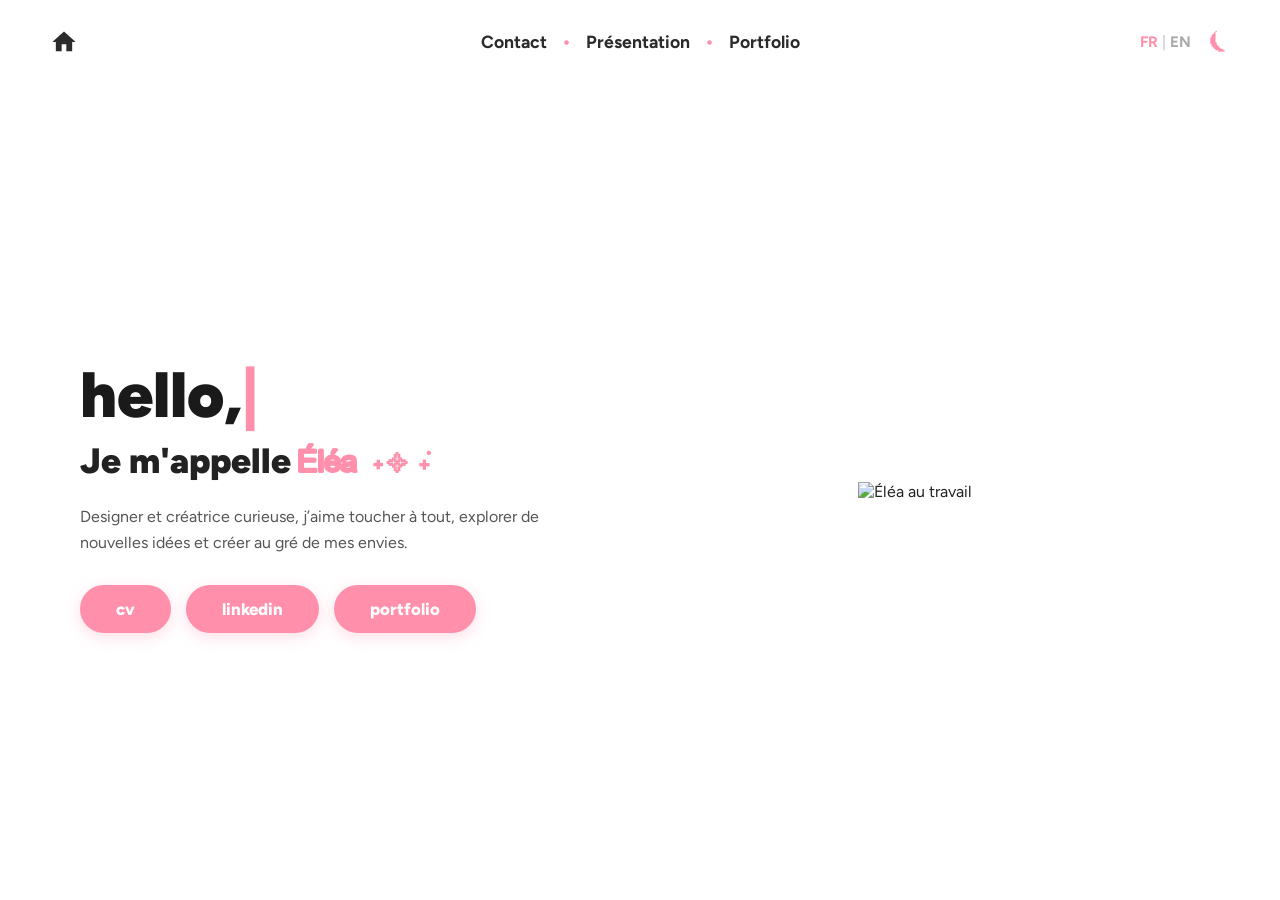
==== index.html @ 42387fe7 "Add files via upload" ====
<!DOCTYPE html>
<html lang="fr">
<head>
    <meta charset="UTF-8">
    <meta name="viewport" content="width=device-width, initial-scale=1.0">
    <title>Portfolio - Éléa</title>
    <!-- Import des polices Google Fonts : Figtree & Montserrat -->
    <link rel="preconnect" href="https://fonts.googleapis.com">
    <link rel="preconnect" href="https://fonts.gstatic.com" crossorigin>
    <link href="https://fonts.googleapis.com/css2?family=Figtree:wght@700;800;900&family=Montserrat:wght@400;700;900&display=swap" rel="stylesheet">
    <link rel="stylesheet" href="style.css">
</head>
<body>

    <!-- Header -->
    <header class="navbar">
        <a href="index.html" class="home-icon" aria-label="Accueil">
            <svg viewBox="0 0 24 24" fill="currentColor">
                <path d="M10 20v-6h4v6h5v-8h3L12 3 2 12h3v8z"/>
            </svg>
        </a>

        <nav class="nav-links">
            <a href="contact.html" data-fr="Contact" data-en="Contact">Contact</a>
            <span>•</span>
            <a href="presentation.html" data-fr="Présentation" data-en="About">Présentation</a>
            <span>•</span>
            <a href="portfolio.html" data-fr="Portfolio" data-en="Portfolio">Portfolio</a>
        </nav>

        <div class="nav-controls">
            <button id="lang-toggle" class="control-btn" aria-label="Changer de langue">
                <span id="lang-fr" class="lang-option active">FR</span>
                <span class="lang-divider">|</span>
                <span id="lang-en" class="lang-option">EN</span>
            </button>
            <button id="theme-toggle" class="control-btn theme-icon" aria-label="Changer de thème">⏾</button>
        </div>
    </header>

    <!-- Contenu Principal -->
    <main class="hero">
        <div class="hero-text">
            <h1 class="greeting-container">
                <span id="typewriter"></span><span class="cursor">|</span>
            </h1>
            <h2 class="sub-greeting">
                <span id="intro-text">Je m'appelle</span> <span class="highlight-name">Éléa</span> <span class="sparkle-symbol">˖᯽ ݁˖</span>
            </h2>
            
            <p class="description" id="hero-desc">
                Designer et créatrice curieuse, j’aime toucher à tout, explorer de nouvelles idées et créer au gré de mes envies.
            </p>

            <div class="links">
                <a href="starter.html" class="btn btn-portfolio" data-fr="cv" data-en="cv">cv</a>
                <a href="https://www.linkedin.com/in/el%C3%A9a-mayor-36355132b/" target="_blank" rel="noopener noreferrer" class="btn btn-portfolio">linkedin</a>
                <a href="portfolio.html" class="btn btn-portfolio" data-fr="portfolio" data-en="portfolio">portfolio</a>
            </div>
        </div>

        <!-- Zone Image Interactive -->
        <div class="hero-image">
            <div class="interactive-container">
                <img src="elea_travail.png" alt="Éléa au travail" id="heroImg">

                <!-- Hotspots -->
                <div class="hotspot" style="top: 10%; left: 30%; width: 45%; height: 50%;">
                    <div class="tooltip tooltip-top">
                        <span class="tooltip-arrow"></span>
                        <span class="tooltip-text" data-fr="Éléa, c'est moi !" data-en="Éléa, that's me!">Éléa, c'est moi !</span>
                    </div>
                </div>

                <div class="hotspot" style="top: 55%; left: 18%; width: 12%; height: 12%;">
                    <div class="tooltip tooltip-left">
                        <span class="tooltip-arrow"></span>
                        +33 06 41 95 78 03
                    </div>
                </div>

                <div class="hotspot" style="top: 61%; left: 10%; width: 25%; height: 22%;">
                    <div class="tooltip tooltip-top">
                        <span class="tooltip-arrow"></span>
                        <span class="tooltip-text" data-fr="Le nid de mes idées & concepts ✨" data-en="The home of my ideas & concepts ✨">Le nid de mes idées & concepts ✨</span>
                    </div>
                </div>

                <div class="hotspot" style="top: 74%; left: 30%; width: 18%; height: 22%;">
                    <div class="tooltip tooltip-bottom">
                        <span class="tooltip-arrow"></span>
                        <span class="tooltip-text" data-fr="Streamer & gamer à mes heures 🎮" data-en="Streamer & gamer in my free time 🎮">Streamer & gamer à mes heures 🎮</span>
                    </div>
                </div>

                <div class="hotspot" style="top: 67%; left: 34%; width: 22%; height: 15%;">
                    <div class="tooltip tooltip-right">
                        <span class="tooltip-arrow"></span>
                        <span class="tooltip-text" data-fr="Imagination décuplée quand j'écris et je lis 📖" data-en="Unbounded imagination when reading and writing 📖">Imagination décuplée quand j'écris et je lis 📖</span>
                    </div>
                </div>

                <div class="hotspot" style="top: 61%; left: 68%; width: 12%; height: 14%;">
                    <div class="tooltip tooltip-top">
                        <span class="tooltip-arrow"></span>
                        <span class="tooltip-text" data-fr="Action ! 📸" data-en="Action! 📸">Action ! 📸</span>
                    </div>
                </div>

                <div class="hotspot" style="top: 48%; left: 70%; width: 28%; height: 28%;">
                    <div class="tooltip tooltip-top">
                        <span class="tooltip-arrow"></span>
                        <span class="tooltip-text" data-fr="Ça bosse ici ! 💻" data-en="Hard at work here! 💻">Ça bosse ici ! 💻</span>
                    </div>
                </div>
            </div>
        </div>
    </main>

    <script>
        // --- 1. Machine à écrire ---
        const words = ["hello,", "你好,", "안녕하세요,", "hola,", "hallo,", "こんにちは,", "bonjour,"];
        let wordIndex = 0;
        let charIndex = 0;
        let isDeleting = false;
        const typewriterElement = document.getElementById("typewriter");

        function type() {
            const currentWord = words[wordIndex];
            if (isDeleting) {
                typewriterElement.textContent = currentWord.substring(0, charIndex - 1);
                charIndex--;
            } else {
                typewriterElement.textContent = currentWord.substring(0, charIndex + 1);
                charIndex++;
            }

            let typeSpeed = isDeleting ? 60 : 100;
            if (!isDeleting && charIndex === currentWord.length) {
                typeSpeed = 3000;
                isDeleting = true;
            } else if (isDeleting && charIndex === 0) {
                isDeleting = false;
                wordIndex = (wordIndex + 1) % words.length;
                typeSpeed = 400;
            }
            setTimeout(type, typeSpeed);
        }
        document.addEventListener("DOMContentLoaded", type);

        // --- 2. Éléments DOM & Traductions ---
        const langToggleBtn = document.getElementById('lang-toggle');
        const langFr = document.getElementById('lang-fr');
        const langEn = document.getElementById('lang-en');
        const themeToggleBtn = document.getElementById('theme-toggle');
        const heroImg = document.getElementById('heroImg');
        const introText = document.getElementById('intro-text');
        const heroDesc = document.getElementById('hero-desc');
        const translatableElements = document.querySelectorAll('[data-fr]');

        const translations = {
            fr: { intro: "Je m'appelle", desc: "Designer et créatrice curieuse, j’aime toucher à tout, explorer de nouvelles idées et créer au gré de mes envies." },
            en: { intro: "My name is", desc: "Curious designer and builder, I love trying new things, exploring fresh ideas, and creating whatever sparks my imagination." }
        };

        // --- 3. Fonctions d'application de la Langue ---
        function applyLanguage(lang) {
            langEn.classList.toggle('active', lang === 'en');
            langFr.classList.toggle('active', lang === 'fr');

            if (introText) introText.textContent = translations[lang].intro;
            if (heroDesc) heroDesc.textContent = translations[lang].desc;

            translatableElements.forEach(el => {
                el.textContent = el.getAttribute(`data-${lang}`);
            });
        }

        // --- 4. Fonctions d'application du Thème ---
        function applyTheme(theme) {
            if (theme === 'dark') {
                document.body.classList.add('dark-mode');
                themeToggleBtn.textContent = '☀︎';
                if (heroImg) heroImg.src = 'elea_travail_black.png';
            } else {
                document.body.classList.remove('dark-mode');
                themeToggleBtn.textContent = '⏾';
                if (heroImg) heroImg.src = 'elea_travail.png';
            }
        }

        // --- 5. Chargement Initial des Préférences Récupérées ---
        let currentLang = localStorage.getItem('site_lang') || 'fr';
        let currentTheme = localStorage.getItem('site_theme') || 'light';

        applyLanguage(currentLang);
        applyTheme(currentTheme);

        // --- 6. Événements au clic (avec Sauvegarde) ---
        langToggleBtn.addEventListener('click', () => {
            currentLang = currentLang === 'fr' ? 'en' : 'fr';
            localStorage.setItem('site_lang', currentLang);
            applyLanguage(currentLang);
        });

        themeToggleBtn.addEventListener('click', () => {
            currentTheme = document.body.classList.contains('dark-mode') ? 'light' : 'dark';
            localStorage.setItem('site_theme', currentTheme);
            applyTheme(currentTheme);
        });
    </script>
</body>
</html>
---- style.css ----
/* Déclaration de la police locale Bootzy TM */
@font-face {
    font-family: 'Bootzy TM';
    src: url('fonts/BootzyTM.woff') format('woff'),
         url('fonts/BootzyTM.otf') format('opentype'),
         url('fonts/BootzyTM.ttf') format('truetype');
    font-weight: normal;
    font-style: normal;
}

/* Variables Jour (Rose #ff8fab) */
:root {
    --bg-color: #ffffff;
    --text-primary: #222222;
    --text-title: #1a1a1a;
    --text-secondary: #555555;
    --accent-color: #ff8fab;
    --btn-bg: #ff8fab;
    --btn-hover-bg: #ff7597;
    --btn-text: #ffffff;
    --btn-shadow: rgba(255, 143, 171, 0.3);
    --btn-shadow-hover: rgba(255, 143, 171, 0.45);
    --nav-link-color: #2b2b2b;
}

/* Variables Nuit (Jaune #fdd38b) */
body.dark-mode {
    --bg-color: #121214;
    --text-primary: #f0f0f0;
    --text-title: #ffffff;
    --text-secondary: #b0b0b0;
    --accent-color: #fdd38b;
    --btn-bg: #fdd38b;
    --btn-hover-bg: #fcc263;
    --btn-text: #121214;
    --btn-shadow: rgba(253, 211, 139, 0.2);
    --btn-shadow-hover: rgba(253, 211, 139, 0.35);
    --nav-link-color: #e0e0e0;
}

/* Réinitialisation universelle */
* {
    margin: 0;
    padding: 0;
    box-sizing: border-box;
}

body {
    font-family: 'Figtree', 'Montserrat', sans-serif;
    background-color: var(--bg-color);
    color: var(--text-primary);
    display: flex;
    flex-direction: column;
    min-height: 100vh;
    overflow-x: hidden;
    transition: background-color 0.4s ease, color 0.4s ease;
}

/* Navbar */
.navbar {
    width: 100%;
    padding: 30px 50px;
    display: flex;
    justify-content: center;
    align-items: center;
    position: relative;
    z-index: 100;
}

/* Icône Maison à gauche */
.home-icon {
    position: absolute;
    left: 50px;
    width: 28px;
    height: 28px;
    color: var(--nav-link-color);
    display: flex;
    align-items: center;
    justify-content: center;
    transition: transform 0.2s ease, color 0.3s ease;
}

.home-icon:hover {
    transform: scale(1.15);
    color: var(--accent-color);
}

.home-icon svg {
    width: 100%;
    height: 100%;
}

.nav-links {
    display: inline-flex;
    gap: 15px;
    align-items: center;
    font-size: 1.1rem;
    font-weight: 700;
}

.nav-links a {
    text-decoration: none;
    color: var(--nav-link-color);
    transition: opacity 0.2s, color 0.3s ease;
}

.nav-links a:hover,
.nav-links a.active-link {
    opacity: 0.6;
}

.nav-links span {
    color: var(--accent-color);
    font-size: 1.2rem;
}

.nav-controls {
    position: absolute;
    right: 50px;
    display: flex;
    align-items: center;
    gap: 18px;
}

.control-btn {
    background: none;
    border: none;
    cursor: pointer;
    font-family: 'Figtree', sans-serif;
    font-size: 0.95rem;
    color: var(--nav-link-color);
    display: flex;
    align-items: center;
    gap: 4px;
}

.lang-option {
    opacity: 0.4;
    font-weight: 700;
}

.lang-option.active {
    opacity: 1;
    color: var(--accent-color);
}

.lang-divider {
    opacity: 0.3;
}

.theme-icon {
    font-size: 1.3rem;
    color: var(--accent-color);
}

/* Hero (Accueil) */
.hero {
    display: flex;
    align-items: center;
    justify-content: center;
    max-width: 1200px;
    margin: 0 auto;
    padding: 20px 40px;
    width: 100%;
    flex-grow: 1;
    gap: 30px;
}

.hero-text {
    flex: 1;
    max-width: 520px;
}

.greeting-container {
    font-size: 4rem;
    font-weight: 900;
    color: var(--text-title);
    height: 90px;
    display: flex;
    align-items: center;
}

.cursor {
    color: var(--accent-color);
    animation: blink 0.8s infinite;
}

@keyframes blink {
    0%, 100% { opacity: 1; }
    50% { opacity: 0; }
}

.sub-greeting {
    font-size: 2.2rem;
    font-weight: 900;
    margin-bottom: 20px;
}

/* --- POLICE BOOTZY TM & ESPACEMENT --- */
.highlight-name {
    font-family: 'Bootzy TM', cursive, sans-serif;
    color: var(--accent-color);
    letter-spacing: 0.05em; /* Équivalent d'un tracking de 25 sous Figma/Photoshop (Si c'est trop peu, changez par 2.5px ou 25px) */
}

.sparkle-symbol {
    color: var(--accent-color);
    font-size: 1.8rem;
    margin-left: 6px;
    transition: color 0.4s ease;
}

.description {
    font-size: 1rem;
    color: var(--text-secondary);
    line-height: 1.6;
    margin-bottom: 30px;
}

/* --- BOUTONS STYLE PILULE --- */
.links {
    display: flex;
    gap: 15px;
    flex-wrap: wrap;
}

.btn-portfolio {
    display: inline-block;
    padding: 14px 36px;
    background-color: var(--btn-bg);
    color: var(--btn-text);
    border-radius: 50px;
    text-decoration: none;
    font-family: 'Figtree', sans-serif;
    font-weight: 800;
    font-size: 1.05rem;
    text-transform: lowercase;
    transition: transform 0.25s ease, background-color 0.3s ease, box-shadow 0.25s ease;
    box-shadow: 0 4px 15px var(--btn-shadow);
}

.btn-portfolio:hover {
    transform: scale(1.05);
    background-color: var(--btn-hover-bg);
    box-shadow: 0 6px 20px var(--btn-shadow-hover);
}

/* --- IMAGE INTERACTIVE & TOOLTIPS --- */
.hero-image {
    flex: 1;
    display: flex;
    justify-content: center;
    align-items: center;
}

.interactive-container {
    position: relative;
    display: inline-block;
    max-width: 100%;
}

.interactive-container img {
    display: block;
    max-width: 100%;
    max-height: 460px;
    height: auto;
    object-fit: contain;
    transition: opacity 0.3s ease;
}

/* Zones de survol transparentes */
.hotspot {
    position: absolute;
    cursor: pointer;
    z-index: 10;
}

/* Bulle d'information */
.tooltip {
    position: absolute;
    background-color: var(--btn-bg);
    color: var(--btn-text);
    font-family: 'Figtree', sans-serif;
    font-size: 0.85rem;
    font-weight: 800;
    padding: 8px 14px;
    border-radius: 12px;
    white-space: nowrap;
    pointer-events: none;
    opacity: 0;
    visibility: hidden;
    transition: opacity 0.25s ease, transform 0.25s ease, visibility 0.25s ease;
    box-shadow: 0 4px 15px var(--btn-shadow);
    z-index: 20;
}

.hotspot:hover .tooltip {
    opacity: 1;
    visibility: visible;
}

/* Positions et animations des bulles */
.tooltip-top {
    bottom: 100%;
    left: 50%;
    transform: translateX(-50%) translateY(-6px);
    margin-bottom: 8px;
}
.hotspot:hover .tooltip-top { transform: translateX(-50%) translateY(0); }

.tooltip-bottom {
    top: 100%;
    left: 50%;
    transform: translateX(-50%) translateY(6px);
    margin-top: 8px;
}
.hotspot:hover .tooltip-bottom { transform: translateX(-50%) translateY(0); }

.tooltip-left {
    right: 100%;
    top: 50%;
    transform: translateY(-50%) translateX(-6px);
    margin-right: 8px;
}
.hotspot:hover .tooltip-left { transform: translateY(-50%) translateX(0); }

.tooltip-right {
    left: 100%;
    top: 50%;
    transform: translateY(-50%) translateX(6px);
    margin-left: 8px;
}
.hotspot:hover .tooltip-right { transform: translateY(-50%) translateX(0); }

/* Flèches des bulles */
.tooltip-arrow {
    position: absolute;
    width: 0;
    height: 0;
    border-style: solid;
}

.tooltip-top .tooltip-arrow {
    bottom: -6px;
    left: 50%;
    transform: translateX(-50%);
    border-width: 6px 6px 0 6px;
    border-color: var(--btn-bg) transparent transparent transparent;
}

.tooltip-bottom .tooltip-arrow {
    top: -6px;
    left: 50%;
    transform: translateX(-50%);
    border-width: 0 6px 6px 6px;
    border-color: transparent transparent var(--btn-bg) transparent;
}

.tooltip-left .tooltip-arrow {
    right: -6px;
    top: 50%;
    transform: translateY(-50%);
    border-width: 6px 0 6px 6px;
    border-color: transparent transparent transparent var(--btn-bg);
}

.tooltip-right .tooltip-arrow {
    left: -6px;
    top: 50%;
    transform: translateY(-50%);
    border-width: 6px 6px 6px 0;
    border-color: transparent var(--btn-bg) transparent transparent;
}

/* Adaptabilité Écrans Mobiles */
@media (max-width: 900px) {
    .hero {
        flex-direction: column;
        text-align: center;
    }

    .greeting-container, .links {
        justify-content: center;
    }
}
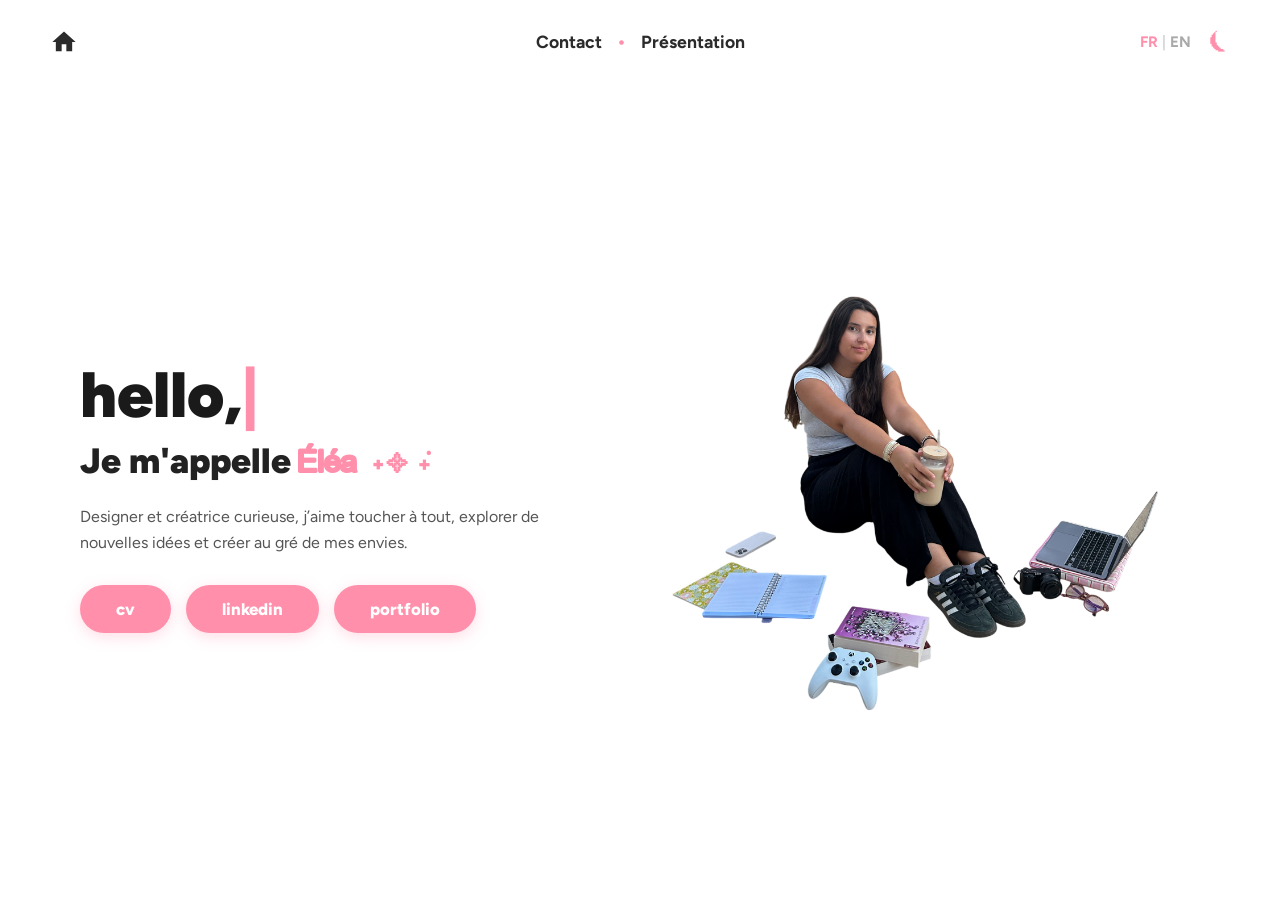
==== commit 50c1a625: "Enhance language support and fix image paths Updated language support and image paths in index.html." ====
--- a/index.html
+++ b/index.html
@@ -4,6 +4,7 @@
     <meta charset="UTF-8">
     <meta name="viewport" content="width=device-width, initial-scale=1.0">
     <title>Portfolio - Éléa</title>
+    <link rel="icon" type="image/png" href="src/favicon.png">
     <!-- Import des polices Google Fonts : Figtree & Montserrat -->
     <link rel="preconnect" href="https://fonts.googleapis.com">
     <link rel="preconnect" href="https://fonts.gstatic.com" crossorigin>
@@ -24,8 +25,6 @@
             <a href="contact.html" data-fr="Contact" data-en="Contact">Contact</a>
             <span>•</span>
             <a href="presentation.html" data-fr="Présentation" data-en="About">Présentation</a>
-            <span>•</span>
-            <a href="portfolio.html" data-fr="Portfolio" data-en="Portfolio">Portfolio</a>
         </nav>
 
         <div class="nav-controls">
@@ -45,16 +44,16 @@
                 <span id="typewriter"></span><span class="cursor">|</span>
             </h1>
             <h2 class="sub-greeting">
-                <span id="intro-text">Je m'appelle</span> <span class="highlight-name">Éléa</span> <span class="sparkle-symbol">˖᯽ ݁˖</span>
+                <span id="intro-text" data-fr="Je m'appelle" data-en="My name is">Je m'appelle</span> <span class="highlight-name">Éléa</span> <span class="sparkle-symbol">˖᯽ ݁˖</span>
             </h2>
             
-            <p class="description" id="hero-desc">
+            <p class="description" id="hero-desc" data-fr="Designer et créatrice curieuse, j’aime toucher à tout, explorer de nouvelles idées et créer au gré de mes envies." data-en="Curious designer and builder, I love trying new things, exploring fresh ideas, and creating whatever sparks my imagination.">
                 Designer et créatrice curieuse, j’aime toucher à tout, explorer de nouvelles idées et créer au gré de mes envies.
             </p>
 
             <div class="links">
                 <a href="starter.html" class="btn btn-portfolio" data-fr="cv" data-en="cv">cv</a>
-                <a href="https://www.linkedin.com/in/el%C3%A9a-mayor-36355132b/" target="_blank" rel="noopener noreferrer" class="btn btn-portfolio">linkedin</a>
+                <a href="https://www.linkedin.com/in/el%C3%A9a-mayor-36355132b/" target="_blank" rel="noopener noreferrer" class="btn btn-portfolio" data-fr="linkedin" data-en="linkedin">linkedin</a>
                 <a href="portfolio.html" class="btn btn-portfolio" data-fr="portfolio" data-en="portfolio">portfolio</a>
             </div>
         </div>
@@ -62,9 +61,10 @@
         <!-- Zone Image Interactive -->
         <div class="hero-image">
             <div class="interactive-container">
-                <img src="elea_travail.png" alt="Éléa au travail" id="heroImg">
-
-                <!-- Hotspots -->
+                <!-- Image chargée depuis le dossier src -->
+                <img src="src/elea_travail.png" alt="Éléa au travail" id="heroImg">
+
+                <!-- Hotspots avec traduction FR/EN -->
                 <div class="hotspot" style="top: 10%; left: 30%; width: 45%; height: 50%;">
                     <div class="tooltip tooltip-top">
                         <span class="tooltip-arrow"></span>
@@ -154,49 +154,42 @@
         const langEn = document.getElementById('lang-en');
         const themeToggleBtn = document.getElementById('theme-toggle');
         const heroImg = document.getElementById('heroImg');
-        const introText = document.getElementById('intro-text');
-        const heroDesc = document.getElementById('hero-desc');
         const translatableElements = document.querySelectorAll('[data-fr]');
-
-        const translations = {
-            fr: { intro: "Je m'appelle", desc: "Designer et créatrice curieuse, j’aime toucher à tout, explorer de nouvelles idées et créer au gré de mes envies." },
-            en: { intro: "My name is", desc: "Curious designer and builder, I love trying new things, exploring fresh ideas, and creating whatever sparks my imagination." }
-        };
 
         // --- 3. Fonctions d'application de la Langue ---
         function applyLanguage(lang) {
             langEn.classList.toggle('active', lang === 'en');
             langFr.classList.toggle('active', lang === 'fr');
 
-            if (introText) introText.textContent = translations[lang].intro;
-            if (heroDesc) heroDesc.textContent = translations[lang].desc;
-
             translatableElements.forEach(el => {
-                el.textContent = el.getAttribute(`data-${lang}`);
+                const targetText = el.getAttribute(`data-${lang}`);
+                if (targetText) {
+                    el.textContent = targetText;
+                }
             });
         }
 
-        // --- 4. Fonctions d'application du Thème ---
+        // --- 4. Fonctions d'application du Thème (chemins src mis à jour) ---
         function applyTheme(theme) {
             if (theme === 'dark') {
                 document.body.classList.add('dark-mode');
                 themeToggleBtn.textContent = '☀︎';
-                if (heroImg) heroImg.src = 'elea_travail_black.png';
+                if (heroImg) heroImg.src = 'src/elea_travail_black.png';
             } else {
                 document.body.classList.remove('dark-mode');
                 themeToggleBtn.textContent = '⏾';
-                if (heroImg) heroImg.src = 'elea_travail.png';
+                if (heroImg) heroImg.src = 'src/elea_travail.png';
             }
         }
 
-        // --- 5. Chargement Initial des Préférences Récupérées ---
+        // --- 5. Chargement Initial ---
         let currentLang = localStorage.getItem('site_lang') || 'fr';
         let currentTheme = localStorage.getItem('site_theme') || 'light';
 
         applyLanguage(currentLang);
         applyTheme(currentTheme);
 
-        // --- 6. Événements au clic (avec Sauvegarde) ---
+        // --- 6. Événements au clic ---
         langToggleBtn.addEventListener('click', () => {
             currentLang = currentLang === 'fr' ? 'en' : 'fr';
             localStorage.setItem('site_lang', currentLang);
@@ -210,4 +203,4 @@
         });
     </script>
 </body>
-</html>+</html>
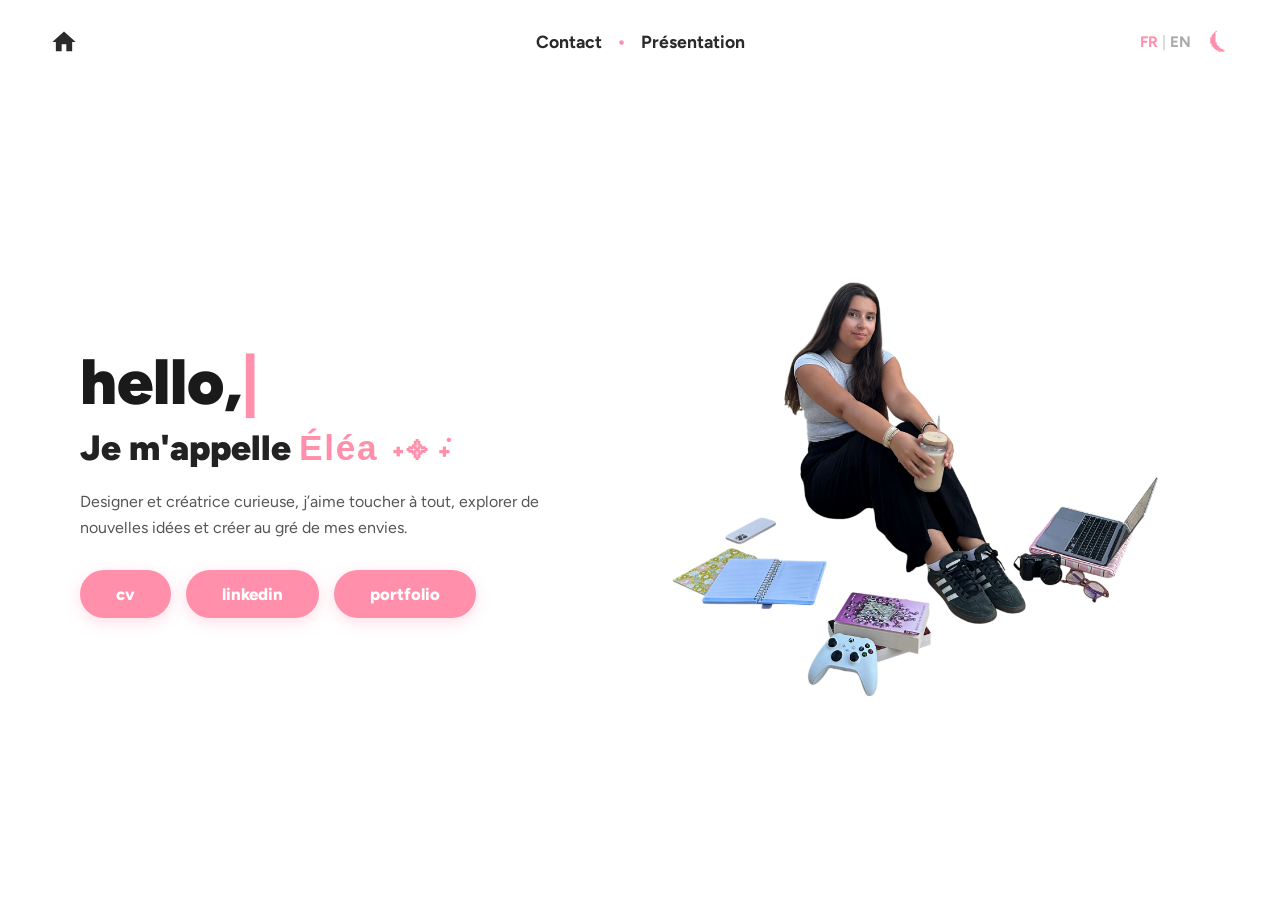
==== commit 236fb917: "Add files via upload" ====
--- a/index.html
+++ b/index.html
@@ -21,19 +21,27 @@
             </svg>
         </a>
 
-        <nav class="nav-links">
-            <a href="contact.html" data-fr="Contact" data-en="Contact">Contact</a>
-            <span>•</span>
-            <a href="presentation.html" data-fr="Présentation" data-en="About">Présentation</a>
-        </nav>
-
-        <div class="nav-controls">
-            <button id="lang-toggle" class="control-btn" aria-label="Changer de langue">
-                <span id="lang-fr" class="lang-option active">FR</span>
-                <span class="lang-divider">|</span>
-                <span id="lang-en" class="lang-option">EN</span>
-            </button>
-            <button id="theme-toggle" class="control-btn theme-icon" aria-label="Changer de thème">⏾</button>
+        <!-- Bouton menu déroulant (visible uniquement sur mobile) -->
+        <button id="mobile-menu-toggle" class="mobile-menu-btn" aria-label="Ouvrir le menu" aria-expanded="false" aria-controls="mobile-dropdown">
+            <span class="burger-lines" aria-hidden="true"></span>
+        </button>
+
+        <!-- Navigation & contrôles (bureau : alignés horizontalement | mobile : menu déroulant) -->
+        <div id="mobile-dropdown" class="nav-panel">
+            <nav class="nav-links" aria-label="Navigation principale">
+                <a href="contact.html" data-fr="Contact" data-en="Contact">Contact</a>
+                <span class="nav-dot" aria-hidden="true">•</span>
+                <a href="presentation.html" data-fr="Présentation" data-en="About">Présentation</a>
+            </nav>
+
+            <div class="nav-controls">
+                <button id="lang-toggle" class="control-btn" aria-label="Changer de langue">
+                    <span id="lang-fr" class="lang-option active">FR</span>
+                    <span class="lang-divider">|</span>
+                    <span id="lang-en" class="lang-option">EN</span>
+                </button>
+                <button id="theme-toggle" class="control-btn theme-icon" aria-label="Changer de thème">⏾</button>
+            </div>
         </div>
     </header>
 
@@ -156,6 +164,9 @@
         const heroImg = document.getElementById('heroImg');
         const translatableElements = document.querySelectorAll('[data-fr]');
 
+        const mobileMenuBtn = document.getElementById('mobile-menu-toggle');
+        const mobileDropdown = document.getElementById('mobile-dropdown');
+
         // --- 3. Fonctions d'application de la Langue ---
         function applyLanguage(lang) {
             langEn.classList.toggle('active', lang === 'en');
@@ -169,7 +180,7 @@
             });
         }
 
-        // --- 4. Fonctions d'application du Thème (chemins src mis à jour) ---
+        // --- 4. Fonctions d'application du Thème ---
         function applyTheme(theme) {
             if (theme === 'dark') {
                 document.body.classList.add('dark-mode');
@@ -182,14 +193,49 @@
             }
         }
 
-        // --- 5. Chargement Initial ---
+        // --- 5. Menu déroulant mobile ---
+        function setMobileMenu(open) {
+            if (!mobileMenuBtn || !mobileDropdown) return;
+            mobileMenuBtn.setAttribute('aria-expanded', String(open));
+            mobileDropdown.classList.toggle('is-open', open);
+        }
+
+        if (mobileMenuBtn && mobileDropdown) {
+            mobileMenuBtn.addEventListener('click', (e) => {
+                e.stopPropagation();
+                const isOpen = mobileMenuBtn.getAttribute('aria-expanded') === 'true';
+                setMobileMenu(!isOpen);
+            });
+
+            mobileDropdown.querySelectorAll('a').forEach(link => {
+                link.addEventListener('click', () => setMobileMenu(false));
+            });
+
+            document.addEventListener('click', (e) => {
+                if (!e.target.closest('.navbar')) {
+                    setMobileMenu(false);
+                }
+            });
+
+            document.addEventListener('keydown', (e) => {
+                if (e.key === 'Escape') setMobileMenu(false);
+            });
+
+            window.addEventListener('resize', () => {
+                if (window.innerWidth > 900) {
+                    setMobileMenu(false);
+                }
+            });
+        }
+
+        // --- 6. Chargement Initial ---
         let currentLang = localStorage.getItem('site_lang') || 'fr';
         let currentTheme = localStorage.getItem('site_theme') || 'light';
 
         applyLanguage(currentLang);
         applyTheme(currentTheme);
 
-        // --- 6. Événements au clic ---
+        // --- 7. Événements au clic ---
         langToggleBtn.addEventListener('click', () => {
             currentLang = currentLang === 'fr' ? 'en' : 'fr';
             localStorage.setItem('site_lang', currentLang);
@@ -203,4 +249,4 @@
         });
     </script>
 </body>
-</html>
+</html>
--- a/style.css
+++ b/style.css
@@ -1,11 +1,13 @@
-/* Déclaration de la police locale Bootzy TM */
+/* Déclaration de la police locale Bootzy TM liée au dossier src/fonts */
 @font-face {
     font-family: 'Bootzy TM';
-    src: url('fonts/BootzyTM.woff') format('woff'),
-         url('fonts/BootzyTM.otf') format('opentype'),
-         url('fonts/BootzyTM.ttf') format('truetype');
+    src: url('src/fonts/BootzyTM.woff2') format('woff2'),
+         url('src/fonts/BootzyTM.woff') format('woff'),
+         url('src/fonts/BootzyTM.otf') format('opentype'),
+         url('src/fonts/BootzyTM.ttf') format('truetype');
     font-weight: normal;
     font-style: normal;
+    font-display: swap;
 }
 
 /* Variables Jour (Rose #ff8fab) */
@@ -21,6 +23,10 @@
     --btn-shadow: rgba(255, 143, 171, 0.3);
     --btn-shadow-hover: rgba(255, 143, 171, 0.45);
     --nav-link-color: #2b2b2b;
+    --dropdown-bg: #ffffff;
+    --dropdown-border: rgba(0, 0, 0, 0.08);
+    --gutter-mobile: max(20px, env(safe-area-inset-left));
+    --gutter-mobile-right: max(20px, env(safe-area-inset-right));
 }
 
 /* Variables Nuit (Jaune #fdd38b) */
@@ -36,6 +42,8 @@
     --btn-shadow: rgba(253, 211, 139, 0.2);
     --btn-shadow-hover: rgba(253, 211, 139, 0.35);
     --nav-link-color: #e0e0e0;
+    --dropdown-bg: #1b1b1f;
+    --dropdown-border: rgba(255, 255, 255, 0.1);
 }
 
 /* Réinitialisation universelle */
@@ -45,6 +53,11 @@
     box-sizing: border-box;
 }
 
+html,
+body {
+    overflow-x: clip;
+}
+
 body {
     font-family: 'Figtree', 'Montserrat', sans-serif;
     background-color: var(--bg-color);
@@ -52,11 +65,11 @@
     display: flex;
     flex-direction: column;
     min-height: 100vh;
-    overflow-x: hidden;
+    min-height: 100dvh;
     transition: background-color 0.4s ease, color 0.4s ease;
 }
 
-/* Navbar */
+/* Navbar (Bureau) */
 .navbar {
     width: 100%;
     padding: 30px 50px;
@@ -67,7 +80,7 @@
     z-index: 100;
 }
 
-/* Icône Maison à gauche */
+/* Icône Maison à gauche (toujours visible, y compris sur mobile) */
 .home-icon {
     position: absolute;
     left: 50px;
@@ -78,6 +91,7 @@
     align-items: center;
     justify-content: center;
     transition: transform 0.2s ease, color 0.3s ease;
+    z-index: 102;
 }
 
 .home-icon:hover {
@@ -88,6 +102,21 @@
 .home-icon svg {
     width: 100%;
     height: 100%;
+}
+
+/* Bouton burger caché sur bureau */
+.mobile-menu-btn {
+    display: none;
+    background: none;
+    border: none;
+    cursor: pointer;
+    color: var(--nav-link-color);
+    padding: 6px;
+    z-index: 102;
+}
+
+.nav-panel {
+    display: contents;
 }
 
 .nav-links {
@@ -160,7 +189,7 @@
     justify-content: center;
     max-width: 1200px;
     margin: 0 auto;
-    padding: 20px 40px;
+    padding: 20px 40px 48px;
     width: 100%;
     flex-grow: 1;
     gap: 30px;
@@ -169,6 +198,7 @@
 .hero-text {
     flex: 1;
     max-width: 520px;
+    min-width: 0;
 }
 
 .greeting-container {
@@ -200,7 +230,7 @@
 .highlight-name {
     font-family: 'Bootzy TM', cursive, sans-serif;
     color: var(--accent-color);
-    letter-spacing: 0.05em; /* Équivalent d'un tracking de 25 sous Figma/Photoshop (Si c'est trop peu, changez par 2.5px ou 25px) */
+    letter-spacing: 0.05em;
 }
 
 .sparkle-symbol {
@@ -251,6 +281,7 @@
     display: flex;
     justify-content: center;
     align-items: center;
+    min-width: 0;
 }
 
 .interactive-container {
@@ -294,7 +325,8 @@
     z-index: 20;
 }
 
-.hotspot:hover .tooltip {
+.hotspot:hover .tooltip,
+.hotspot:focus-within .tooltip {
     opacity: 1;
     visibility: visible;
 }
@@ -306,7 +338,8 @@
     transform: translateX(-50%) translateY(-6px);
     margin-bottom: 8px;
 }
-.hotspot:hover .tooltip-top { transform: translateX(-50%) translateY(0); }
+.hotspot:hover .tooltip-top,
+.hotspot:focus-within .tooltip-top { transform: translateX(-50%) translateY(0); }
 
 .tooltip-bottom {
     top: 100%;
@@ -314,7 +347,8 @@
     transform: translateX(-50%) translateY(6px);
     margin-top: 8px;
 }
-.hotspot:hover .tooltip-bottom { transform: translateX(-50%) translateY(0); }
+.hotspot:hover .tooltip-bottom,
+.hotspot:focus-within .tooltip-bottom { transform: translateX(-50%) translateY(0); }
 
 .tooltip-left {
     right: 100%;
@@ -322,7 +356,8 @@
     transform: translateY(-50%) translateX(-6px);
     margin-right: 8px;
 }
-.hotspot:hover .tooltip-left { transform: translateY(-50%) translateX(0); }
+.hotspot:hover .tooltip-left,
+.hotspot:focus-within .tooltip-left { transform: translateY(-50%) translateX(0); }
 
 .tooltip-right {
     left: 100%;
@@ -330,7 +365,8 @@
     transform: translateY(-50%) translateX(6px);
     margin-left: 8px;
 }
-.hotspot:hover .tooltip-right { transform: translateY(-50%) translateX(0); }
+.hotspot:hover .tooltip-right,
+.hotspot:focus-within .tooltip-right { transform: translateY(-50%) translateX(0); }
 
 /* Flèches des bulles */
 .tooltip-arrow {
@@ -372,14 +408,229 @@
     border-color: transparent var(--btn-bg) transparent transparent;
 }
 
-/* Adaptabilité Écrans Mobiles */
+/* =========================================
+   ADAPTABILITÉ MOBILE & MENU DÉROULANT
+   (Maison conservée dans le header)
+   ========================================= */
 @media (max-width: 900px) {
+    .navbar {
+        padding: max(18px, env(safe-area-inset-top)) var(--gutter-mobile-right) 18px var(--gutter-mobile);
+        justify-content: space-between;
+    }
+
+    /* La maison reste à gauche dans le header */
+    .home-icon {
+        position: static;
+        width: 26px;
+        height: 26px;
+    }
+
+    /* Bouton burger à droite */
+    .mobile-menu-btn {
+        display: inline-flex;
+        align-items: center;
+        justify-content: center;
+        width: 40px;
+        height: 40px;
+        border-radius: 10px;
+        transition: background-color 0.2s ease, color 0.2s ease;
+    }
+
+    .mobile-menu-btn:hover {
+        color: var(--accent-color);
+    }
+
+    .burger-lines,
+    .burger-lines::before,
+    .burger-lines::after {
+        display: block;
+        width: 22px;
+        height: 2.5px;
+        background-color: currentColor;
+        border-radius: 2px;
+        position: relative;
+        transition: transform 0.25s ease, opacity 0.2s ease;
+    }
+
+    .burger-lines::before,
+    .burger-lines::after {
+        content: "";
+        position: absolute;
+        left: 0;
+    }
+
+    .burger-lines::before { top: -7px; }
+    .burger-lines::after { top: 7px; }
+
+    .mobile-menu-btn[aria-expanded="true"] .burger-lines {
+        background-color: transparent;
+    }
+    .mobile-menu-btn[aria-expanded="true"] .burger-lines::before {
+        top: 0;
+        transform: rotate(45deg);
+    }
+    .mobile-menu-btn[aria-expanded="true"] .burger-lines::after {
+        top: 0;
+        transform: rotate(-45deg);
+    }
+
+    /* Menu déroulant sous le header avec marges latérales alignées */
+    .nav-panel {
+        display: flex;
+        flex-direction: column;
+        align-items: stretch;
+        gap: 14px;
+        position: absolute;
+        top: 100%;
+        left: var(--gutter-mobile);
+        right: var(--gutter-mobile-right);
+        background-color: var(--dropdown-bg);
+        border: 1px solid var(--dropdown-border);
+        border-radius: 18px;
+        padding: 18px 20px;
+        box-shadow: 0 12px 30px rgba(0, 0, 0, 0.14);
+        opacity: 0;
+        visibility: hidden;
+        transform: translateY(-8px);
+        transition: opacity 0.22s ease, transform 0.22s ease, visibility 0.22s ease;
+        z-index: 99;
+    }
+
+    .nav-panel.is-open {
+        opacity: 1;
+        visibility: visible;
+        transform: translateY(0);
+    }
+
+    .nav-links {
+        flex-direction: column;
+        align-items: flex-start;
+        gap: 12px;
+        font-size: 1.05rem;
+    }
+
+    .nav-dot {
+        display: none;
+    }
+
+    .nav-controls {
+        position: static;
+        justify-content: space-between;
+        padding-top: 12px;
+        border-top: 1px solid var(--dropdown-border);
+        gap: 12px;
+    }
+
+    /* Marges extérieures et espacements verticaux généreux sur mobile */
     .hero {
         flex-direction: column;
         text-align: center;
-    }
-
-    .greeting-container, .links {
+        padding: 20px var(--gutter-mobile-right) max(48px, calc(28px + env(safe-area-inset-bottom))) var(--gutter-mobile);
+        gap: 32px;
+    }
+
+    .hero-text {
+        max-width: 100%;
+        padding: 0 6px;
+    }
+
+    .greeting-container {
         justify-content: center;
+        font-size: 2.75rem;
+        height: 64px;
+        margin-bottom: 6px;
+    }
+
+    .sub-greeting {
+        font-size: 1.65rem;
+        margin-bottom: 18px;
+    }
+
+    .sparkle-symbol {
+        font-size: 1.35rem;
+    }
+
+    .description {
+        font-size: 0.96rem;
+        margin-bottom: 28px;
+        padding: 0 6px;
+    }
+
+    .links {
+        justify-content: center;
+        gap: 12px;
+        padding: 0 4px;
+    }
+
+    .btn-portfolio {
+        padding: 12px 26px;
+        font-size: 0.98rem;
+    }
+
+    .hero-image {
+        width: 100%;
+        padding: 0 10px;
+    }
+
+    .interactive-container img {
+        max-height: 350px;
+    }
+
+    /* Confinement des bulles à l'intérieur des marges mobile */
+    .tooltip {
+        max-width: min(260px, calc(100vw - 44px));
+        white-space: normal;
+        text-align: center;
+        font-size: 0.78rem;
+        padding: 7px 11px;
+    }
+
+    .tooltip-left,
+    .tooltip-right {
+        left: 50%;
+        right: auto;
+        top: auto;
+        bottom: 100%;
+        margin: 0 0 8px 0;
+        transform: translateX(-50%) translateY(-6px);
+    }
+
+    .hotspot:hover .tooltip-left,
+    .hotspot:focus-within .tooltip-left,
+    .hotspot:hover .tooltip-right,
+    .hotspot:focus-within .tooltip-right {
+        transform: translateX(-50%) translateY(0);
+    }
+
+    .tooltip-left .tooltip-arrow,
+    .tooltip-right .tooltip-arrow {
+        top: 100%;
+        bottom: auto;
+        left: 50%;
+        right: auto;
+        transform: translateX(-50%);
+        border-width: 6px 6px 0 6px;
+        border-color: var(--btn-bg) transparent transparent transparent;
+    }
+}
+
+@media (max-width: 480px) {
+    .greeting-container {
+        font-size: 2.25rem;
+        height: 54px;
+    }
+
+    .sub-greeting {
+        font-size: 1.45rem;
+        margin-bottom: 16px;
+    }
+
+    .description {
+        margin-bottom: 24px;
+    }
+
+    .btn-portfolio {
+        padding: 11px 22px;
+        font-size: 0.92rem;
     }
 }
